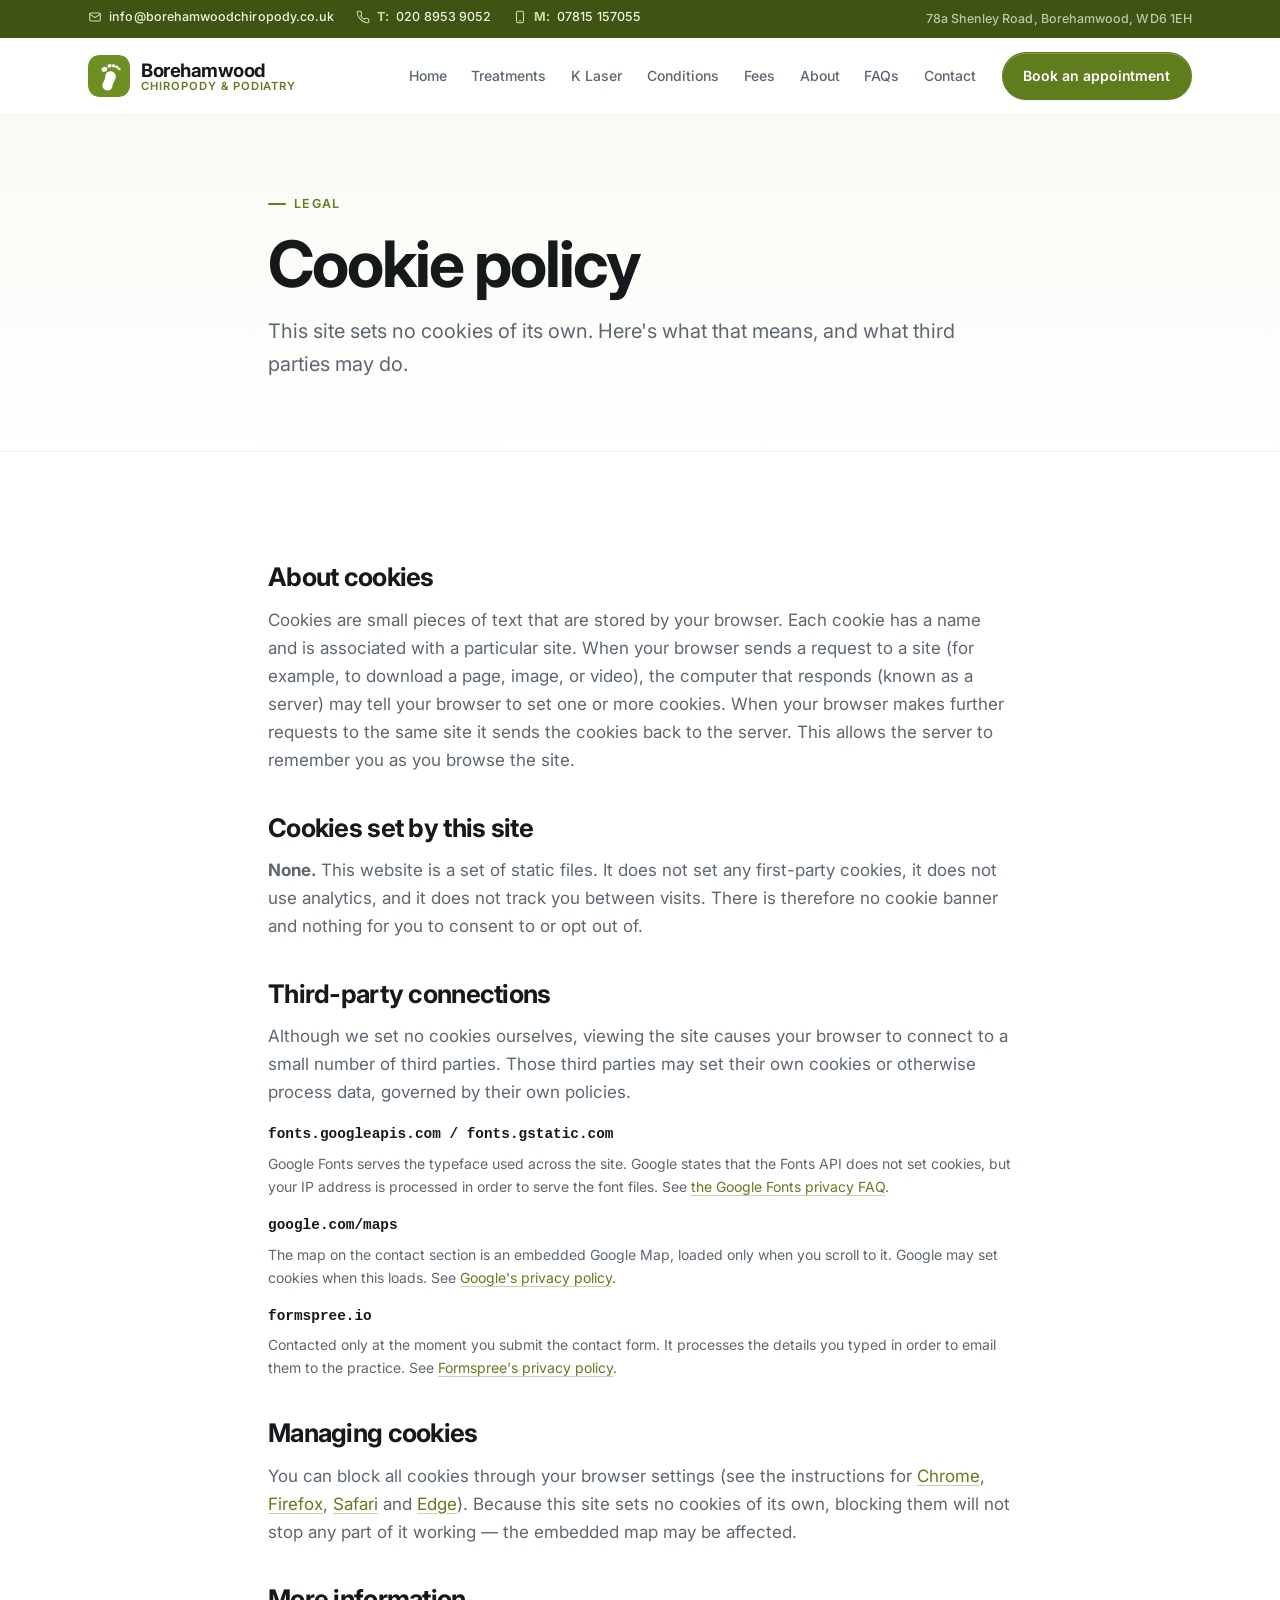
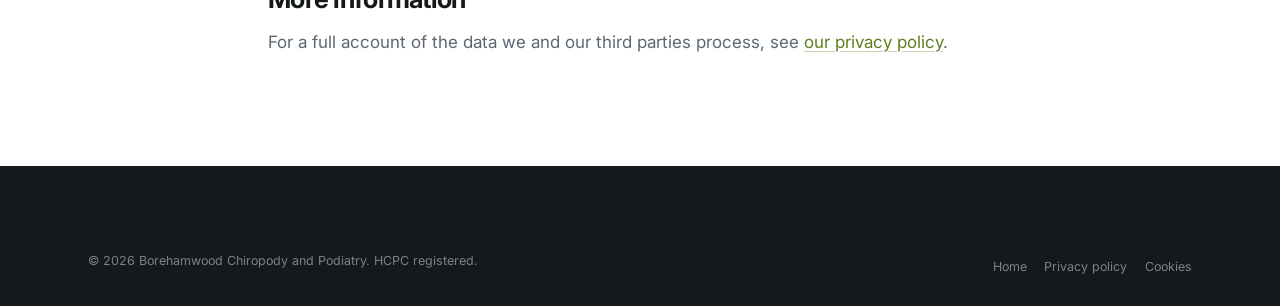
==== cookies.html @ 74d87f0e "Rebuild site as static single-page, zero-dependency Replaces the itseeze/Spoton.net-generated 11-pag" ====
<!DOCTYPE html>
<html lang="en-GB">
<head>
<meta charset="utf-8">
<meta name="viewport" content="width=device-width, initial-scale=1">
<title>Cookie Policy | Borehamwood Chiropody &amp; Podiatry</title>
<meta name="description" content="The cookies used by the Borehamwood Chiropody and Podiatry website, and how to manage them.">
<meta name="theme-color" content="#3f5413">
<meta name="robots" content="index,follow">
<link rel="canonical" href="https://www.borehamwoodchiropody.co.uk/cookies.html">
<link rel="icon" href="assets/img/favicon.svg" type="image/svg+xml">
<link rel="icon" href="assets/img/favicon-32.png" sizes="32x32" type="image/png">
<link rel="apple-touch-icon" href="assets/img/apple-touch-icon.png">
<link rel="preconnect" href="https://fonts.googleapis.com">
<link rel="preconnect" href="https://fonts.gstatic.com" crossorigin>
<link rel="stylesheet" href="https://fonts.googleapis.com/css2?family=Inter:wght@400;500;600;700&display=swap">
<link rel="stylesheet" href="assets/css/style.css">
</head>
<body>
<a class="skip-link" href="#main">Skip to content</a>

<header class="site-header" id="siteHeader">
  <div class="utility">
    <div class="wrap utility-inner">
      <ul class="utility-list">
        <li><a class="email-link" href="mailto:info@borehamwoodchiropody.co.uk" aria-label="Email the practice">
          <svg viewBox="0 0 24 24" fill="none" stroke="currentColor" stroke-width="1.8" stroke-linecap="round" stroke-linejoin="round" aria-hidden="true"><rect x="3" y="5" width="18" height="14" rx="2"/><path d="m3 7 9 6 9-6"/></svg>
          <span class="email-text">info@borehamwoodchiropody.co.uk</span></a></li>
        <li><a href="tel:+442089539052">
          <svg viewBox="0 0 24 24" fill="none" stroke="currentColor" stroke-width="1.8" stroke-linecap="round" stroke-linejoin="round" aria-hidden="true"><path d="M22 16.9v3a2 2 0 0 1-2.2 2 19.8 19.8 0 0 1-8.6-3.1 19.5 19.5 0 0 1-6-6A19.8 19.8 0 0 1 2 4.2 2 2 0 0 1 4 2h3a2 2 0 0 1 2 1.7c.1 1 .4 1.9.7 2.8a2 2 0 0 1-.5 2.1L8 9.9a16 16 0 0 0 6.2 6.2l1.3-1.3a2 2 0 0 1 2.1-.5c.9.3 1.8.6 2.8.7A2 2 0 0 1 22 16.9Z"/></svg>
          <span class="utility-label">T:</span> 020 8953 9052</a></li>
        <li><a href="tel:+447815157055">
          <svg viewBox="0 0 24 24" fill="none" stroke="currentColor" stroke-width="1.8" stroke-linecap="round" stroke-linejoin="round" aria-hidden="true"><rect x="6" y="2" width="12" height="20" rx="3"/><path d="M11 18.5h2"/></svg>
          <span class="utility-label">M:</span> 07815 157055</a></li>
      </ul>
      <span class="utility-item utility-note">78a Shenley Road, Borehamwood, WD6 1EH</span>
    </div>
  </div>

  <div class="wrap nav-bar">
    <a class="brand" href="index.html" aria-label="Borehamwood Chiropody and Podiatry — home">
      <img src="assets/img/logo-mark.svg" alt="" width="42" height="42">
      <span class="brand-text">
        <span class="brand-name">Borehamwood</span>
        <span class="brand-sub">Chiropody &amp; Podiatry</span>
      </span>
    </a>
    <div class="nav" id="nav">
      <nav aria-label="Main">
        <ul class="nav-links">
          <li><a href="index.html#top">Home</a></li>
          <li><a href="index.html#treatments">Treatments</a></li>
          <li><a href="index.html#laser">K&nbsp;Laser</a></li>
          <li><a href="index.html#conditions">Conditions</a></li>
          <li><a href="index.html#fees">Fees</a></li>
          <li><a href="index.html#about">About</a></li>
          <li><a href="index.html#faqs">FAQs</a></li>
          <li><a href="index.html#contact">Contact</a></li>
        </ul>
      </nav>
      <div class="nav-cta"><a class="btn btn--primary" href="index.html#contact">Book an appointment</a></div>
    </div>
    <button class="nav-toggle" id="navToggle" type="button" aria-expanded="false" aria-controls="nav" aria-label="Menu">
      <span></span><span></span><span></span>
    </button>
  </div>
</header>

<main id="main">
  <div class="page-hero">
    <div class="wrap wrap--narrow">
      <p class="eyebrow">Legal</p>
      <h1 style="font-size:clamp(2rem,1.5rem+2vw,2.9rem)">Cookie policy</h1>
      <p class="lede">This site sets no cookies of its own. Here's what that means, and what third parties may do.</p>
    </div>
  </div>

  <section class="section">
    <div class="wrap wrap--narrow">
      <div class="prose">
        <h2>About cookies</h2>
        <p>Cookies are small pieces of text that are stored by your browser. Each cookie has a name and is associated with a particular site. When your browser sends a request to a site (for example, to download a page, image, or video), the computer that responds (known as a server) may tell your browser to set one or more cookies. When your browser makes further requests to the same site it sends the cookies back to the server. This allows the server to remember you as you browse the site.</p>

        <h2>Cookies set by this site</h2>
        <p><strong>None.</strong> This website is a set of static files. It does not set any first-party cookies, it does not use analytics, and it does not track you between visits. There is therefore no cookie banner and nothing for you to consent to or opt out of.</p>

        <h2>Third-party connections</h2>
        <p>Although we set no cookies ourselves, viewing the site causes your browser to connect to a small number of third parties. Those third parties may set their own cookies or otherwise process data, governed by their own policies.</p>

        <dl>
          <dt>fonts.googleapis.com / fonts.gstatic.com</dt>
          <dd>Google Fonts serves the typeface used across the site. Google states that the Fonts API does not set cookies, but your IP address is processed in order to serve the font files. See <a href="https://developers.google.com/fonts/faq/privacy" rel="noopener">the Google Fonts privacy FAQ</a>.</dd>

          <dt>google.com/maps</dt>
          <dd>The map on the contact section is an embedded Google Map, loaded only when you scroll to it. Google may set cookies when this loads. See <a href="https://policies.google.com/privacy" rel="noopener">Google's privacy policy</a>.</dd>

          <dt>formspree.io</dt>
          <dd>Contacted only at the moment you submit the contact form. It processes the details you typed in order to email them to the practice. See <a href="https://formspree.io/legal/privacy-policy/" rel="noopener">Formspree's privacy policy</a>.</dd>
        </dl>

        <h2>Managing cookies</h2>
        <p>You can block all cookies through your browser settings (see the instructions for
        <a href="https://support.google.com/chrome/answer/95647" rel="noopener">Chrome</a>,
        <a href="https://support.mozilla.org/en-US/kb/enhanced-tracking-protection-firefox-desktop" rel="noopener">Firefox</a>,
        <a href="https://support.apple.com/en-gb/guide/safari/sfri11471/mac" rel="noopener">Safari</a> and
        <a href="https://support.microsoft.com/en-gb/microsoft-edge" rel="noopener">Edge</a>).
        Because this site sets no cookies of its own, blocking them will not stop any part of it working — the embedded map may be affected.</p>

        <h2>More information</h2>
        <p>For a full account of the data we and our third parties process, see <a href="privacy.html">our privacy policy</a>.</p>
      </div>
    </div>
  </section>
</main>

<footer class="site-footer">
  <div class="wrap">
    <div class="footer-bottom" style="margin-top:0;border-top:0">
      <p>© <span id="year">2026</span> Borehamwood Chiropody and Podiatry. HCPC registered.</p>
      <nav aria-label="Legal">
        <a href="index.html">Home</a>
        <a href="privacy.html">Privacy policy</a>
        <a href="cookies.html">Cookies</a>
      </nav>
    </div>
  </div>
</footer>

<script src="assets/js/data.js"></script>
<script src="assets/js/main.js" defer></script>
</body>
</html>
---- assets/css/style.css ----
/* ==========================================================================
   Borehamwood Chiropody & Podiatry
   Single hand-written stylesheet. No frameworks, no preprocessor.
   Layers: tokens · reset · primitives · layout · header · sections · footer
   ========================================================================== */

/* ------------------------------------------------------------------ TOKENS */
:root {
  /* Brand — carried over from the original site, tuned for contrast.
     Original #8fb13b failed AA on white; --brand is the darkened working
     value, --brand-bright keeps the original hue for large areas & marks. */
  --brand: #5f7d1d;
  --brand-mid: #6e8f22;
  --brand-bright: #8fb13b;
  --brand-light: #a7c758;
  --brand-deep: #3f5413;

  /* Neutrals */
  --ink: #15191c;
  --ink-2: #333c43;
  --muted: #5c6771;      /* 5.78:1 on white */
  --muted-2: #6b7883;    /* 4.53:1 on white — the floor for AA body text */
  --line: #e5e9ea;
  --line-soft: #eef1f0;
  --surface: #ffffff;
  --surface-2: #f7f9f4;
  --surface-3: #f1f4ec;

  /* Derived — color-mix keeps tints locked to the brand hue */
  --brand-tint: color-mix(in srgb, var(--brand-bright) 12%, #fff);
  --brand-tint-soft: color-mix(in srgb, var(--brand-bright) 6%, #fff);
  --brand-ring: color-mix(in srgb, var(--brand) 28%, transparent);
  --brand-hairline: color-mix(in srgb, var(--brand) 20%, var(--line));

  /* Type — one family, fluid scale */
  --font: "Inter", ui-sans-serif, system-ui, -apple-system, "Segoe UI", Roboto,
    Helvetica, Arial, sans-serif;
  --fs-xs: 0.78rem;
  --fs-sm: 0.875rem;
  --fs-base: clamp(1rem, 0.97rem + 0.14vw, 1.0625rem);
  --fs-lead: clamp(1.075rem, 1rem + 0.38vw, 1.25rem);
  --fs-h3: clamp(1.15rem, 1.07rem + 0.4vw, 1.35rem);
  --fs-h2: clamp(1.7rem, 1.32rem + 1.65vw, 2.6rem);
  --fs-h1: clamp(2.3rem, 1.5rem + 3.4vw, 4rem);

  /* Space & shape */
  --wrap: 1180px;
  --wrap-narrow: 820px;
  --gutter: clamp(1.15rem, 0.7rem + 2.1vw, 2.5rem);
  --section-y: clamp(3.75rem, 2.4rem + 5.6vw, 7rem);
  --r-sm: 8px;
  --r: 12px;
  --r-lg: 18px;
  --r-xl: 26px;

  /* Elevation — Stripe-ish: hairline + short shadow + long soft shadow */
  --sh-1: 0 1px 2px rgb(21 25 28 / 0.05), 0 1px 3px rgb(21 25 28 / 0.04);
  --sh-2: 0 2px 4px rgb(21 25 28 / 0.05), 0 8px 20px -6px rgb(21 25 28 / 0.09);
  --sh-3: 0 4px 8px rgb(21 25 28 / 0.05), 0 22px 44px -14px rgb(21 25 28 / 0.16);

  --header-h: 118px;
  --ease: cubic-bezier(0.22, 0.68, 0.36, 1);
}

/* ------------------------------------------------------------------- RESET */
*,
*::before,
*::after { box-sizing: border-box; }

html {
  -webkit-text-size-adjust: 100%;
  scroll-behavior: smooth;
  scroll-padding-top: calc(var(--header-h) + 12px);
}

body {
  margin: 0;
  font-family: var(--font);
  font-size: var(--fs-base);
  line-height: 1.65;
  color: var(--ink-2);
  background: var(--surface);
  -webkit-font-smoothing: antialiased;
  text-rendering: optimizeLegibility;
}

img, svg, video { display: block; max-width: 100%; }
img { height: auto; }

h1, h2, h3, h4 {
  margin: 0;
  color: var(--ink);
  font-weight: 700;
  line-height: 1.14;
  letter-spacing: -0.022em;
  text-wrap: balance;
}
h1 { font-size: var(--fs-h1); letter-spacing: -0.033em; }
h2 { font-size: var(--fs-h2); letter-spacing: -0.028em; }
h3 { font-size: var(--fs-h3); letter-spacing: -0.015em; }

p { margin: 0 0 1em; text-wrap: pretty; }
p:last-child { margin-bottom: 0; }

a { color: var(--brand); text-decoration-color: color-mix(in srgb, var(--brand) 35%, transparent); text-underline-offset: 3px; }
a:hover { text-decoration-color: currentColor; }

ul, ol { margin: 0; padding: 0; }
li { list-style: none; }

button, input, select, textarea { font: inherit; color: inherit; }

:focus-visible {
  outline: 2px solid var(--brand);
  outline-offset: 3px;
  border-radius: 4px;
}

::selection { background: var(--brand-light); color: var(--ink); }

.skip-link {
  position: absolute;
  left: 12px;
  top: -60px;
  z-index: 200;
  padding: 0.6rem 1rem;
  background: var(--ink);
  color: #fff;
  border-radius: var(--r-sm);
  text-decoration: none;
  transition: top 0.18s var(--ease);
}
.skip-link:focus { top: 12px; }

.visually-hidden {
  position: absolute !important;
  width: 1px; height: 1px;
  margin: -1px; padding: 0;
  overflow: hidden;
  clip-path: inset(50%);
  white-space: nowrap;
}

/* -------------------------------------------------------------- PRIMITIVES */
.wrap {
  width: 100%;
  max-width: var(--wrap);
  margin-inline: auto;
  padding-inline: var(--gutter);
}
.wrap--narrow { max-width: var(--wrap-narrow); }

.section { padding-block: var(--section-y); }
.section--alt { background: var(--surface-2); border-block: 1px solid var(--line-soft); }
.section--tint { background: linear-gradient(180deg, var(--brand-tint-soft), var(--surface)); }

.section-head { max-width: 660px; margin-bottom: clamp(2rem, 1.2rem + 2.4vw, 3.25rem); }
.section-head--center { margin-inline: auto; text-align: center; }
.section-head p { margin-top: 0.85rem; font-size: var(--fs-lead); color: var(--muted); }

.eyebrow {
  display: inline-flex;
  align-items: center;
  gap: 0.5rem;
  margin: 0 0 0.85rem;
  font-size: var(--fs-xs);
  font-weight: 600;
  letter-spacing: 0.1em;
  text-transform: uppercase;
  color: var(--brand);
}
.eyebrow::before {
  content: "";
  width: 18px;
  height: 2px;
  border-radius: 2px;
  background: currentColor;
}
.section-head--center .eyebrow { justify-content: center; }

.lede { font-size: var(--fs-lead); color: var(--muted); }

/* Buttons */
.btn {
  --btn-bg: var(--brand);
  --btn-fg: #fff;
  display: inline-flex;
  align-items: center;
  justify-content: center;
  gap: 0.5rem;
  padding: 0.72rem 1.3rem;
  border: 1px solid transparent;
  border-radius: 999px;
  background: var(--btn-bg);
  color: var(--btn-fg);
  font-size: var(--fs-sm);
  font-weight: 600;
  letter-spacing: -0.005em;
  text-decoration: none;
  cursor: pointer;
  white-space: nowrap;
  transition: transform 0.16s var(--ease), box-shadow 0.16s var(--ease),
    background-color 0.16s var(--ease), border-color 0.16s var(--ease);
}
.btn svg { width: 15px; height: 15px; flex: none; }
.btn:hover { transform: translateY(-1px); }
.btn:active { transform: translateY(0); }

.btn--primary {
  box-shadow: var(--sh-1), inset 0 1px 0 color-mix(in srgb, #fff 22%, transparent);
}
.btn--primary:hover { background: var(--brand-deep); box-shadow: var(--sh-2); }

.btn--ghost {
  --btn-bg: transparent;
  --btn-fg: var(--ink);
  border-color: var(--line);
  background: var(--surface);
  box-shadow: var(--sh-1);
}
.btn--ghost:hover { border-color: var(--brand-hairline); color: var(--brand); box-shadow: var(--sh-2); }

.btn--light {
  --btn-bg: rgb(255 255 255 / 0.1);
  --btn-fg: #fff;
  border-color: rgb(255 255 255 / 0.32);
  backdrop-filter: blur(6px);
}
.btn--light:hover { background: rgb(255 255 255 / 0.2); }

.btn--lg { padding: 0.92rem 1.7rem; font-size: var(--fs-base); }
.btn--block { width: 100%; }

/* Card */
.card {
  position: relative;
  padding: clamp(1.25rem, 1rem + 0.8vw, 1.75rem);
  background: var(--surface);
  border: 1px solid var(--line);
  border-radius: var(--r-lg);
  box-shadow: var(--sh-1);
  transition: transform 0.22s var(--ease), box-shadow 0.22s var(--ease),
    border-color 0.22s var(--ease);
}
.card:hover { transform: translateY(-2px); border-color: var(--brand-hairline); box-shadow: var(--sh-2); }
.card h3 { margin-bottom: 0.5rem; }
.card p { font-size: var(--fs-sm); color: var(--muted); line-height: 1.6; }

.card-icon {
  display: grid;
  place-items: center;
  width: 42px;
  height: 42px;
  margin-bottom: 1rem;
  border-radius: 11px;
  background: var(--brand-tint);
  color: var(--brand);
}
.card-icon svg { width: 21px; height: 21px; }

/* Reveal-on-scroll (IntersectionObserver adds .is-in) */
.reveal {
  opacity: 0;
  transform: translateY(16px);
  transition: opacity 0.6s var(--ease), transform 0.6s var(--ease);
}
.reveal.is-in { opacity: 1; transform: none; }

@media (prefers-reduced-motion: reduce) {
  html { scroll-behavior: auto; }
  .reveal { opacity: 1; transform: none; transition: none; }
  *, *::before, *::after { animation-duration: 0.01ms !important; transition-duration: 0.01ms !important; }
}

/* ------------------------------------------------------------------ HEADER */
.site-header {
  position: sticky;
  top: 0;
  z-index: 100;
  background: color-mix(in srgb, var(--surface) 88%, transparent);
  backdrop-filter: saturate(180%) blur(14px);
  -webkit-backdrop-filter: saturate(180%) blur(14px);
  border-bottom: 1px solid var(--line-soft);
  transition: box-shadow 0.2s var(--ease), border-color 0.2s var(--ease);
}
.site-header.is-stuck { box-shadow: 0 1px 0 var(--line), 0 8px 24px -14px rgb(21 25 28 / 0.22); }

/* Utility strip — email + phone numbers, permanently visible */
.utility {
  background: var(--brand-deep);
  color: color-mix(in srgb, #fff 82%, var(--brand-light));
  font-size: var(--fs-xs);
  letter-spacing: 0.005em;
}
.utility-inner {
  display: flex;
  align-items: center;
  justify-content: space-between;
  gap: 1rem;
  min-height: 38px;
  padding-block: 0.35rem;
}
.utility-list { display: flex; align-items: center; gap: 1.35rem; flex-wrap: wrap; }
.utility a,
.utility span.utility-item {
  display: inline-flex;
  align-items: center;
  gap: 0.45rem;
  color: inherit;
  text-decoration: none;
  font-weight: 500;
}
.utility a:hover { color: #fff; }
.utility svg { width: 14px; height: 14px; flex: none; opacity: 0.85; }
/* brand-light alone is only 4.39:1 on --brand-deep; lifting it clears AA */
.utility-label { font-weight: 700; color: color-mix(in srgb, var(--brand-light) 62%, #fff); }
.utility-note { opacity: 0.72; }

/* Main bar */
.nav-bar {
  display: flex;
  align-items: center;
  justify-content: space-between;
  gap: 1.25rem;
  min-height: 76px;
  padding-block: 0.7rem;
  transition: min-height 0.2s var(--ease), padding-block 0.2s var(--ease);
}
.site-header.is-stuck .nav-bar { min-height: 64px; padding-block: 0.45rem; }

.brand {
  display: inline-flex;
  align-items: center;
  gap: 0.7rem;
  text-decoration: none;
  color: var(--ink);
  flex: none;
}
.brand img { width: 42px; height: 42px; border-radius: 11px; transition: width 0.2s var(--ease), height 0.2s var(--ease); }
.site-header.is-stuck .brand img { width: 36px; height: 36px; }
.brand-text { display: grid; line-height: 1.08; }
.brand-name {
  font-size: clamp(1rem, 0.92rem + 0.3vw, 1.16rem);
  font-weight: 700;
  letter-spacing: -0.028em;
}
.brand-sub {
  font-size: 0.7rem;
  font-weight: 600;
  letter-spacing: 0.085em;
  text-transform: uppercase;
  color: var(--brand);
}

.nav { display: flex; align-items: center; gap: 0.9rem; }
.nav-links { display: flex; align-items: center; gap: 0.15rem; }
.nav-links a {
  position: relative;
  display: block;
  padding: 0.45rem 0.7rem;
  border-radius: var(--r-sm);
  font-size: var(--fs-sm);
  font-weight: 500;
  color: var(--muted);
  text-decoration: none;
  white-space: nowrap;
  transition: color 0.15s var(--ease), background-color 0.15s var(--ease);
}
.nav-links a:hover { color: var(--ink); background: var(--surface-3); }
.nav-links a[aria-current="true"] { color: var(--brand); background: var(--brand-tint); }

.nav-toggle {
  display: none;
  place-items: center;
  width: 42px;
  height: 42px;
  padding: 0;
  border: 1px solid var(--line);
  border-radius: var(--r-sm);
  background: var(--surface);
  cursor: pointer;
}
.nav-toggle span {
  display: block;
  width: 17px;
  height: 1.8px;
  margin: 3px auto;
  border-radius: 2px;
  background: var(--ink);
  transition: transform 0.22s var(--ease), opacity 0.22s var(--ease);
}
/* 1.8px bar + 3px margin top and bottom => 7.8px between bar centres */
.nav-toggle[aria-expanded="true"] span:nth-child(1) { transform: translateY(7.8px) rotate(45deg); }
.nav-toggle[aria-expanded="true"] span:nth-child(2) { opacity: 0; }
.nav-toggle[aria-expanded="true"] span:nth-child(3) { transform: translateY(-7.8px) rotate(-45deg); }

@media (max-width: 1060px) {
  :root { --header-h: 108px; }
  .nav-toggle { display: grid; }
  .nav {
    position: absolute;
    inset-inline: 0;
    top: 100%;
    display: grid;
    gap: 0.3rem;
    padding: 0.85rem var(--gutter) 1.25rem;
    background: var(--surface);
    border-bottom: 1px solid var(--line);
    box-shadow: var(--sh-3);
    clip-path: inset(0 0 100% 0);
    opacity: 0;
    pointer-events: none;
    transition: clip-path 0.28s var(--ease), opacity 0.2s var(--ease);
  }
  .nav.is-open { clip-path: inset(0 0 0 0); opacity: 1; pointer-events: auto; }
  .nav-links { display: grid; gap: 0.1rem; }
  .nav-links a { padding: 0.72rem 0.85rem; font-size: 1rem; }
  .nav-cta { margin-top: 0.6rem; }
  .nav-cta .btn { width: 100%; }
}

/* Below this width the utility strip drops to a single compact row:
   email becomes an icon-only link, the address moves to the footer. */
@media (max-width: 860px) {
  .utility-inner { justify-content: center; }
  .utility-list { gap: 1.15rem; justify-content: center; flex-wrap: nowrap; }
  .utility span.utility-note { display: none; }
  .utility .email-text { display: none; }
  .utility .email-link { padding: 0.15rem; }
  .utility .email-link svg { width: 16px; height: 16px; opacity: 1; }
}

@media (max-width: 420px) {
  .utility-list { gap: 0.85rem; font-size: 0.74rem; }
  .utility span.utility-label { display: none; }
  .brand-name { font-size: 0.98rem; }
  .brand-sub { font-size: 0.62rem; letter-spacing: 0.07em; }
}

/* -------------------------------------------------------------------- HERO */
.hero {
  position: relative;
  display: grid;
  align-items: center;
  min-height: min(78svh, 660px);
  padding-block: clamp(3.5rem, 2rem + 7vw, 6.5rem);
  overflow: clip;
  isolation: isolate;
  color: #fff;
}
.hero-bg {
  position: absolute;
  inset: 0;
  z-index: -2;
  width: 100%;
  height: 100%;
  object-fit: cover;
  object-position: 50% 62%;
}
.hero::after {
  content: "";
  position: absolute;
  inset: 0;
  z-index: -1;
  background:
    linear-gradient(100deg, rgb(11 16 7 / 0.92) 0%, rgb(11 16 7 / 0.78) 38%, rgb(11 16 7 / 0.34) 72%, rgb(11 16 7 / 0.2) 100%),
    linear-gradient(180deg, rgb(11 16 7 / 0.42), transparent 40%);
}
.hero-inner { max-width: 620px; }
.hero .eyebrow { color: var(--brand-light); }
.hero h1 { color: #fff; }
.hero h1 em { font-style: normal; color: var(--brand-light); }
.hero .lede { margin-top: 1.1rem; color: rgb(255 255 255 / 0.86); max-width: 54ch; }

.hero-actions { display: flex; flex-wrap: wrap; gap: 0.75rem; margin-top: 1.9rem; }

.hero-facts {
  display: grid;
  grid-template-columns: repeat(4, minmax(0, auto));
  justify-content: start;
  gap: 0.9rem clamp(1.1rem, 0.4rem + 2.2vw, 2.4rem);
  margin-top: clamp(2rem, 1.4rem + 2.2vw, 3rem);
  padding-top: 1.5rem;
  border-top: 1px solid rgb(255 255 255 / 0.2);
}
.hero-facts li { display: grid; gap: 0.1rem; }
.hero-facts strong { font-size: clamp(1.1rem, 0.9rem + 0.8vw, 1.55rem); font-weight: 700; letter-spacing: -0.028em; color: #fff; white-space: nowrap; }
.hero-facts span { font-size: 0.7rem; font-weight: 500; letter-spacing: 0.055em; text-transform: uppercase; color: rgb(255 255 255 / 0.68); }
@media (max-width: 620px) { .hero-facts { grid-template-columns: repeat(2, minmax(0, 1fr)); } }

/* Trust strip below hero */
.trust {
  background: var(--ink);
  color: rgb(255 255 255 / 0.72);
  font-size: var(--fs-sm);
}
.trust-inner {
  display: grid;
  grid-template-columns: repeat(4, minmax(0, 1fr));
  align-items: center;
  gap: 0.7rem clamp(1rem, 0.4rem + 2vw, 2.25rem);
  padding-block: 1.05rem;
  font-size: 0.83rem;
}
.trust li { display: flex; align-items: center; gap: 0.55rem; }
@media (max-width: 980px) { .trust-inner { grid-template-columns: repeat(2, minmax(0, 1fr)); } }
@media (max-width: 520px) { .trust-inner { grid-template-columns: minmax(0, 1fr); } }
.trust svg { width: 16px; height: 16px; flex: none; color: var(--brand-light); }
.trust strong { color: #fff; font-weight: 600; }

/* ------------------------------------------------------------------- GRIDS */
.grid { display: grid; gap: clamp(0.9rem, 0.6rem + 1.1vw, 1.35rem); }
.grid--3 { grid-template-columns: repeat(3, minmax(0, 1fr)); }
.grid--2 { grid-template-columns: repeat(2, minmax(0, 1fr)); }
.grid--4 { grid-template-columns: repeat(4, minmax(0, 1fr)); }

@media (max-width: 940px) {
  .grid--3, .grid--4 { grid-template-columns: repeat(2, minmax(0, 1fr)); }
}
@media (max-width: 600px) {
  .grid--2, .grid--3, .grid--4 { grid-template-columns: minmax(0, 1fr); }
}

/* Split feature (image + copy) */
.split {
  display: grid;
  grid-template-columns: repeat(2, minmax(0, 1fr));
  gap: clamp(1.75rem, 1rem + 3.6vw, 4rem);
  align-items: center;
}
.split--flip .split-media { order: 2; }
.split--top { align-items: start; }
.split + .split { margin-top: clamp(2.75rem, 1.8rem + 3.4vw, 5rem); }
.split-media {
  position: relative;
  border-radius: var(--r-xl);
  overflow: hidden;
  box-shadow: var(--sh-3);
}
.split-media img { width: 100%; aspect-ratio: 4 / 3; object-fit: cover; }
.split-media--tall img { aspect-ratio: 3 / 4; }
.split-media--portrait img { aspect-ratio: 4 / 5; }
.split-body h2 { margin-bottom: 1rem; }
.split-body p { color: var(--muted); }

@media (max-width: 860px) {
  .split { grid-template-columns: minmax(0, 1fr); }
  .split--flip .split-media { order: 0; }
}

/* Tick list */
.ticks { display: grid; gap: 0.6rem; margin-top: 1.5rem; }
.ticks li {
  display: grid;
  grid-template-columns: 20px 1fr;
  gap: 0.7rem;
  align-items: start;
  font-size: var(--fs-sm);
  color: var(--ink-2);
}
.ticks li::before {
  content: "";
  width: 20px;
  height: 20px;
  margin-top: 2px;
  border-radius: 50%;
  background: var(--brand-tint) url("data:image/svg+xml,%3Csvg xmlns='http://www.w3.org/2000/svg' viewBox='0 0 24 24' fill='none' stroke='%235f7d1d' stroke-width='3.2' stroke-linecap='round' stroke-linejoin='round'%3E%3Cpolyline points='20 6 9 17 4 12'/%3E%3C/svg%3E") center / 12px no-repeat;
}

/* --------------------------------------------------------- CONDITIONS GRID */
/* Rendered from data — auto-fit so the row count follows the data length. */
.conditions-grid {
  display: grid;
  grid-template-columns: repeat(3, minmax(0, 1fr));
  gap: clamp(0.9rem, 0.6rem + 1.1vw, 1.35rem);
}
@media (max-width: 980px) { .conditions-grid { grid-template-columns: repeat(2, minmax(0, 1fr)); } }
@media (max-width: 620px) { .conditions-grid { grid-template-columns: minmax(0, 1fr); } }

.condition {
  display: flex;
  flex-direction: column;
  padding: clamp(1.2rem, 1rem + 0.7vw, 1.6rem);
  background: var(--surface);
  border: 1px solid var(--line);
  border-radius: var(--r-lg);
  box-shadow: var(--sh-1);
  transition: transform 0.22s var(--ease), box-shadow 0.22s var(--ease), border-color 0.22s var(--ease);
}
.condition:hover { transform: translateY(-2px); border-color: var(--brand-hairline); box-shadow: var(--sh-2); }
.condition-top { display: flex; align-items: center; gap: 0.75rem; margin-bottom: 0.75rem; }
.condition-icon {
  display: grid;
  place-items: center;
  width: 38px;
  height: 38px;
  flex: none;
  border-radius: 10px;
  background: var(--brand-tint);
  color: var(--brand);
}
.condition-icon svg { width: 19px; height: 19px; }
.condition h3 { font-size: 1.02rem; letter-spacing: -0.012em; }
.condition p { margin: 0; font-size: var(--fs-sm); line-height: 1.6; color: var(--muted); }
.condition-tag {
  align-self: flex-start;
  margin-top: 1rem;
  padding: 0.22rem 0.6rem;
  border-radius: 999px;
  background: var(--surface-3);
  font-size: 0.72rem;
  font-weight: 600;
  letter-spacing: 0.04em;
  text-transform: uppercase;
  color: var(--muted);
}

/* --------------------------------------------------------------- FEES LIST */
/* Rendered from data — one row per data point, grouped by category. */
.fees-groups { display: grid; gap: clamp(1.1rem, 0.8rem + 1vw, 1.6rem); }

.fees-group {
  overflow: hidden;
  background: var(--surface);
  border: 1px solid var(--line);
  border-radius: var(--r-lg);
  box-shadow: var(--sh-1);
}
.fees-group-head {
  display: flex;
  align-items: center;
  gap: 0.6rem;
  padding: 0.95rem clamp(1.1rem, 0.9rem + 0.6vw, 1.5rem);
  background: var(--surface-2);
  border-bottom: 1px solid var(--line);
}
.fees-group-head h3 { font-size: 0.95rem; letter-spacing: 0.01em; }
.fees-group-head svg { width: 17px; height: 17px; color: var(--brand); flex: none; }

.fee-row {
  display: grid;
  grid-template-columns: 1fr auto;
  gap: 0.5rem 1.5rem;
  align-items: baseline;
  padding: 0.95rem clamp(1.1rem, 0.9rem + 0.6vw, 1.5rem);
  border-top: 1px solid var(--line-soft);
}
.fee-row:first-of-type { border-top: 0; }
.fee-name { font-weight: 600; color: var(--ink); font-size: 0.97rem; }
.fee-note { display: block; margin-top: 0.15rem; font-weight: 400; font-size: var(--fs-sm); color: var(--muted); }
.fee-price {
  font-variant-numeric: tabular-nums;
  font-weight: 700;
  font-size: 1.02rem;
  letter-spacing: -0.02em;
  color: var(--brand);
  text-align: right;
  white-space: nowrap;
}
.fee-price small { display: block; font-size: var(--fs-xs); font-weight: 500; color: var(--muted); letter-spacing: 0; white-space: normal; }

@media (max-width: 520px) {
  .fee-row { grid-template-columns: minmax(0, 1fr); }
  .fee-price { text-align: left; }
  .fee-price small { display: inline; margin-left: 0.35rem; }
}

.fees-notes {
  display: grid;
  gap: 0.55rem;
  margin-top: 1.6rem;
  padding: 1.15rem 1.35rem;
  background: var(--brand-tint-soft);
  border: 1px solid var(--brand-hairline);
  border-radius: var(--r);
  font-size: var(--fs-sm);
  color: var(--ink-2);
}
.fees-notes li { display: grid; grid-template-columns: 16px 1fr; gap: 0.6rem; align-items: start; }
.fees-notes li::before { content: "•"; color: var(--brand); font-weight: 700; text-align: center; }

/* -------------------------------------------------------------------- FAQS */
.faq-list { display: grid; gap: 0.65rem; }

.faq {
  background: var(--surface);
  border: 1px solid var(--line);
  border-radius: var(--r);
  box-shadow: var(--sh-1);
  transition: border-color 0.2s var(--ease), box-shadow 0.2s var(--ease);
}
.faq[open] { border-color: var(--brand-hairline); box-shadow: var(--sh-2); }

.faq summary {
  display: flex;
  align-items: center;
  justify-content: space-between;
  gap: 1rem;
  padding: 1.05rem 1.35rem;
  font-weight: 600;
  color: var(--ink);
  cursor: pointer;
  list-style: none;
  border-radius: var(--r);
}
.faq summary::-webkit-details-marker { display: none; }
.faq summary:hover { color: var(--brand); }
.faq summary::after {
  content: "";
  width: 20px;
  height: 20px;
  flex: none;
  background: url("data:image/svg+xml,%3Csvg xmlns='http://www.w3.org/2000/svg' viewBox='0 0 24 24' fill='none' stroke='%235c6771' stroke-width='2.4' stroke-linecap='round'%3E%3Cpath d='M6 9l6 6 6-6'/%3E%3C/svg%3E") center / 17px no-repeat;
  transition: transform 0.24s var(--ease);
}
.faq[open] summary::after { transform: rotate(180deg); }
.faq-body { padding: 0 1.35rem 1.25rem; font-size: var(--fs-sm); color: var(--muted); line-height: 1.68; }
.faq-body p + p { margin-top: 0.8em; }

/* ------------------------------------------------------------ TESTIMONIALS */
.quotes { columns: 3 260px; column-gap: clamp(0.9rem, 0.6rem + 1.1vw, 1.35rem); }
.quote {
  break-inside: avoid;
  margin-bottom: clamp(0.9rem, 0.6rem + 1.1vw, 1.35rem);
  padding: 1.4rem 1.5rem;
  background: var(--surface);
  border: 1px solid var(--line);
  border-radius: var(--r-lg);
  box-shadow: var(--sh-1);
}
.quote-mark { width: 24px; height: 24px; margin-bottom: 0.7rem; color: var(--brand-light); }
.quote blockquote { margin: 0; }
.quote p { font-size: 0.97rem; line-height: 1.62; color: var(--ink-2); }
.quote figcaption { margin-top: 0.9rem; font-size: var(--fs-sm); font-weight: 600; color: var(--ink); }
.quote figcaption span { display: block; font-weight: 400; color: var(--muted-2); font-size: var(--fs-xs); }

/* ----------------------------------------------------------------- GALLERY */
.gallery { display: grid; grid-template-columns: repeat(4, minmax(0, 1fr)); gap: 0.7rem; }
@media (max-width: 780px) { .gallery { grid-template-columns: repeat(2, minmax(0, 1fr)); } }

.gallery button {
  position: relative;
  padding: 0;
  border: 0;
  border-radius: var(--r);
  overflow: hidden;
  background: var(--surface-3);
  cursor: zoom-in;
  aspect-ratio: 4 / 3;
}
.gallery img {
  width: 100%; height: 100%;
  object-fit: cover;
  transition: transform 0.4s var(--ease), filter 0.3s var(--ease);
}
.gallery button:hover img { transform: scale(1.05); filter: saturate(1.05); }

/* Native <dialog> lightbox — focus trap, Esc and backdrop come free */
.lightbox {
  width: min(92vw, 1000px);
  max-width: none;
  max-height: 90svh;
  padding: 0;
  border: 0;
  border-radius: var(--r-lg);
  background: transparent;
  overflow: visible;
}
.lightbox::backdrop { background: rgb(10 14 8 / 0.78); backdrop-filter: blur(4px); }
.lightbox img { width: 100%; max-height: 78svh; object-fit: contain; border-radius: var(--r-lg); background: #0b0f08; }
.lightbox-caption {
  margin-top: 0.85rem;
  color: rgb(255 255 255 / 0.8);
  font-size: var(--fs-sm);
  text-align: center;
}
.lightbox-close {
  position: absolute;
  top: -14px;
  right: -14px;
  display: grid;
  place-items: center;
  width: 38px;
  height: 38px;
  padding: 0;
  border: 0;
  border-radius: 50%;
  background: #fff;
  color: var(--ink);
  box-shadow: var(--sh-2);
  cursor: pointer;
}
.lightbox-close svg { width: 17px; height: 17px; }
@media (max-width: 620px) { .lightbox-close { top: -46px; right: 0; } }

/* Before / after pair */
.ba-pair { display: grid; grid-template-columns: repeat(2, minmax(0, 1fr)); gap: 0.85rem; }
.ba-pair figure { margin: 0; }
.ba-pair button {
  display: block;
  width: 100%;
  padding: 0;
  border: 0;
  background: none;
  border-radius: var(--r);
  cursor: zoom-in;
}
.ba-pair img { width: 100%; aspect-ratio: 6 / 5; object-fit: cover; border-radius: var(--r); border: 1px solid var(--line); transition: transform 0.3s var(--ease); }
.ba-pair button:hover img { transform: scale(1.02); }
.ba-pair figcaption {
  margin-top: 0.55rem;
  font-size: var(--fs-xs);
  font-weight: 600;
  letter-spacing: 0.07em;
  text-transform: uppercase;
  color: var(--muted);
}

/* ----------------------------------------------------------------- CONTACT */
.contact-grid {
  display: grid;
  grid-template-columns: minmax(0, 0.85fr) minmax(0, 1.15fr);
  gap: clamp(1.1rem, 0.7rem + 1.8vw, 2rem);
  align-items: start;
}
@media (max-width: 900px) { .contact-grid { grid-template-columns: minmax(0, 1fr); } }

.contact-info {
  padding: clamp(1.5rem, 1.1rem + 1.4vw, 2.2rem);
  border-radius: var(--r-xl);
  background:
    radial-gradient(120% 90% at 100% 0%, color-mix(in srgb, var(--brand-bright) 26%, transparent), transparent 62%),
    linear-gradient(165deg, var(--brand-deep), #1e2a10);
  color: rgb(255 255 255 / 0.82);
  box-shadow: var(--sh-3);
}
.contact-info h3 { color: #fff; margin-bottom: 0.6rem; }
.contact-info > p { font-size: var(--fs-sm); }

.contact-detail { display: grid; grid-template-columns: 40px 1fr; gap: 0.9rem; align-items: start; margin-top: 1.4rem; }
.contact-detail-icon {
  display: grid;
  place-items: center;
  width: 40px; height: 40px;
  border-radius: 11px;
  background: rgb(255 255 255 / 0.1);
  border: 1px solid rgb(255 255 255 / 0.14);
  color: var(--brand-light);
}
.contact-detail-icon svg { width: 18px; height: 18px; }
.contact-detail-label {
  font-size: var(--fs-xs);
  font-weight: 600;
  letter-spacing: 0.09em;
  text-transform: uppercase;
  color: rgb(255 255 255 / 0.52);
}
.contact-detail-value {
  color: #fff;
  font-weight: 500;
  line-height: 1.5;
  min-width: 0;
  /* the email address is a single 30-character token — let it break on narrow screens */
  overflow-wrap: anywhere;
}
.contact-detail > div { min-width: 0; }
@media (max-width: 400px) {
  .contact-detail { grid-template-columns: 34px 1fr; gap: 0.7rem; }
  .contact-detail-icon { width: 34px; height: 34px; border-radius: 9px; }
  .contact-detail-icon svg { width: 16px; height: 16px; }
}
.contact-detail-value a { color: #fff; text-decoration: none; }
.contact-detail-value a:hover { text-decoration: underline; }

.hours {
  margin-top: 1.8rem;
  padding-top: 1.4rem;
  border-top: 1px solid rgb(255 255 255 / 0.14);
}
.hours-title {
  display: flex; align-items: center; gap: 0.5rem;
  margin-bottom: 0.85rem;
  font-size: var(--fs-xs);
  font-weight: 600;
  letter-spacing: 0.09em;
  text-transform: uppercase;
  color: rgb(255 255 255 / 0.52);
}
.hours-title svg { width: 15px; height: 15px; }
.hours-row {
  display: flex; align-items: baseline; justify-content: space-between;
  gap: 1rem;
  padding: 0.42rem 0;
  font-size: var(--fs-sm);
}
.hours-row + .hours-row { border-top: 1px solid rgb(255 255 255 / 0.07); }
.hours-row.is-today { color: #fff; font-weight: 600; }
.hours-row.is-today .hours-day::after {
  content: "Today";
  margin-left: 0.5rem;
  padding: 0.1rem 0.42rem;
  border-radius: 999px;
  background: var(--brand-bright);
  color: var(--brand-deep);
  font-size: 0.62rem;
  font-weight: 700;
  letter-spacing: 0.06em;
  text-transform: uppercase;
  vertical-align: 1px;
}
.hours-time { font-variant-numeric: tabular-nums; color: #fff; }
.hours-row.is-closed .hours-time { color: rgb(255 255 255 / 0.42); }

/* Form */
.contact-form-wrap {
  padding: clamp(1.5rem, 1.1rem + 1.4vw, 2.2rem);
  background: var(--surface);
  border: 1px solid var(--line);
  border-radius: var(--r-xl);
  box-shadow: var(--sh-2);
}
.contact-form-wrap h3 { margin-bottom: 0.45rem; }
.contact-form-wrap > p { font-size: var(--fs-sm); color: var(--muted); margin-bottom: 1.6rem; }

.form-grid { display: grid; gap: 1.05rem; }
.form-row { display: grid; grid-template-columns: repeat(2, minmax(0, 1fr)); gap: 1.05rem; }
@media (max-width: 560px) { .form-row { grid-template-columns: minmax(0, 1fr); } }

.field { display: grid; gap: 0.4rem; }
.field label { font-size: var(--fs-sm); font-weight: 600; color: var(--ink); }
.field label .opt { font-weight: 400; color: var(--muted-2); }

.field input,
.field select,
.field textarea {
  width: 100%;
  padding: 0.72rem 0.9rem;
  border: 1px solid var(--line);
  border-radius: var(--r-sm);
  background: var(--surface);
  font-size: 0.95rem;
  color: var(--ink);
  transition: border-color 0.15s var(--ease), box-shadow 0.15s var(--ease);
}
.field textarea { min-height: 130px; resize: vertical; }
.field select {
  appearance: none;
  padding-right: 2.4rem;
  background-image: url("data:image/svg+xml,%3Csvg xmlns='http://www.w3.org/2000/svg' viewBox='0 0 24 24' fill='none' stroke='%235c6771' stroke-width='2.2' stroke-linecap='round'%3E%3Cpath d='M6 9l6 6 6-6'/%3E%3C/svg%3E");
  background-repeat: no-repeat;
  background-position: right 0.85rem center;
  background-size: 16px;
}
.field input::placeholder,
.field textarea::placeholder { color: var(--muted-2); }
.field input:focus,
.field select:focus,
.field textarea:focus {
  outline: 0;
  border-color: var(--brand);
  box-shadow: 0 0 0 3px var(--brand-ring);
}
.field input:user-invalid,
.field textarea:user-invalid { border-color: #c2453a; }
.field input:user-invalid:focus,
.field textarea:user-invalid:focus { box-shadow: 0 0 0 3px rgb(194 69 58 / 0.2); }

.form-consent { display: grid; grid-template-columns: 18px 1fr; gap: 0.65rem; align-items: start; font-size: var(--fs-sm); color: var(--muted); }
.form-consent input { width: 18px; height: 18px; margin-top: 2px; accent-color: var(--brand); }

.form-hp { position: absolute; left: -9999px; opacity: 0; }

.form-status {
  display: none;
  margin-top: 1rem;
  padding: 0.85rem 1.1rem;
  border-radius: var(--r-sm);
  font-size: var(--fs-sm);
}
.form-status.is-visible { display: block; }
.form-status.is-ok { background: var(--brand-tint); border: 1px solid var(--brand-hairline); color: var(--brand-deep); }
.form-status.is-err { background: #fdf1f0; border: 1px solid #f1c9c5; color: #8f2f26; }

/* Map */
.map {
  margin-top: clamp(1.1rem, 0.7rem + 1.8vw, 2rem);
  border-radius: var(--r-xl);
  overflow: hidden;
  border: 1px solid var(--line);
  box-shadow: var(--sh-2);
  background: var(--surface-3);
}
.map iframe { display: block; width: 100%; height: clamp(300px, 38svh, 440px); border: 0; }

/* ------------------------------------------------------------------ FOOTER */
.site-footer {
  padding-block: clamp(2.75rem, 2rem + 2.4vw, 4rem) 0;
  background: var(--ink);
  color: rgb(255 255 255 / 0.6);
  font-size: var(--fs-sm);
}
.footer-grid {
  display: grid;
  grid-template-columns: minmax(0, 1.5fr) repeat(3, minmax(0, 1fr));
  gap: clamp(1.5rem, 1rem + 2vw, 3rem);
}
@media (max-width: 860px) { .footer-grid { grid-template-columns: repeat(2, minmax(0, 1fr)); } }
@media (max-width: 520px) { .footer-grid { grid-template-columns: minmax(0, 1fr); } }

.footer-brand { display: inline-flex; align-items: center; gap: 0.7rem; margin-bottom: 1rem; text-decoration: none; }
.footer-brand img { width: 40px; height: 40px; border-radius: 11px; }
.footer-brand-name { color: #fff; font-weight: 700; font-size: 1.05rem; letter-spacing: -0.025em; line-height: 1.15; }
.footer-brand-sub { display: block; font-size: 0.7rem; font-weight: 600; letter-spacing: 0.085em; text-transform: uppercase; color: var(--brand-light); }

.footer-col h4 {
  margin-bottom: 0.9rem;
  font-size: var(--fs-xs);
  font-weight: 600;
  letter-spacing: 0.09em;
  text-transform: uppercase;
  color: rgb(255 255 255 / 0.42);
}
.footer-col li + li { margin-top: 0.5rem; }
.footer-col a { color: rgb(255 255 255 / 0.68); text-decoration: none; }
.footer-col a:hover { color: #fff; }

.footer-bottom {
  display: flex;
  flex-wrap: wrap;
  align-items: center;
  justify-content: space-between;
  gap: 0.75rem 1.5rem;
  margin-top: clamp(2rem, 1.4rem + 2vw, 3rem);
  padding-block: 1.4rem;
  border-top: 1px solid rgb(255 255 255 / 0.1);
  font-size: var(--fs-xs);
  color: rgb(255 255 255 / 0.45);
}
.footer-bottom nav { display: flex; flex-wrap: wrap; gap: 1.1rem; }
.footer-bottom a { color: inherit; text-decoration: none; }
.footer-bottom a:hover { color: #fff; }

/* --------------------------------------------------------- LOADING / EMPTY */
.state {
  grid-column: 1 / -1;
  padding: 2.5rem 1.5rem;
  text-align: center;
  color: var(--muted);
  font-size: var(--fs-sm);
}
.skeleton {
  border-radius: var(--r-lg);
  background: linear-gradient(90deg, var(--surface-3) 25%, var(--surface-2) 37%, var(--surface-3) 63%);
  background-size: 400% 100%;
  animation: shimmer 1.3s ease-in-out infinite;
}
.skeleton--card { height: 168px; }
.skeleton--row { height: 62px; }
@keyframes shimmer { 0% { background-position: 100% 0; } 100% { background-position: -100% 0; } }

/* ---------------------------------------------------------- LEGAL SUBPAGES */
.page-hero {
  padding-block: clamp(2.75rem, 2rem + 3vw, 4.5rem);
  background: linear-gradient(180deg, var(--brand-tint-soft), var(--surface));
  border-bottom: 1px solid var(--line-soft);
}
.page-hero .lede { margin-top: 0.85rem; }

.prose { max-width: 72ch; }
.prose h2 { margin: 2.4rem 0 0.9rem; font-size: clamp(1.3rem, 1.15rem + 0.6vw, 1.6rem); }
.prose h2:first-child { margin-top: 0; }
.prose h3 { margin: 1.8rem 0 0.6rem; font-size: 1.05rem; }
.prose p, .prose li { color: var(--muted); }
.prose ul { display: grid; gap: 0.5rem; margin: 0 0 1.2rem; }
.prose ul li { display: grid; grid-template-columns: 16px 1fr; gap: 0.6rem; }
.prose ul li::before { content: "•"; color: var(--brand); font-weight: 700; }
.prose dl { margin: 0 0 1.4rem; }
.prose dt { margin-top: 1rem; font-weight: 600; color: var(--ink); font-family: ui-monospace, SFMono-Regular, Menlo, monospace; font-size: 0.9rem; }
.prose dd { margin: 0.3rem 0 0; color: var(--muted); font-size: var(--fs-sm); }
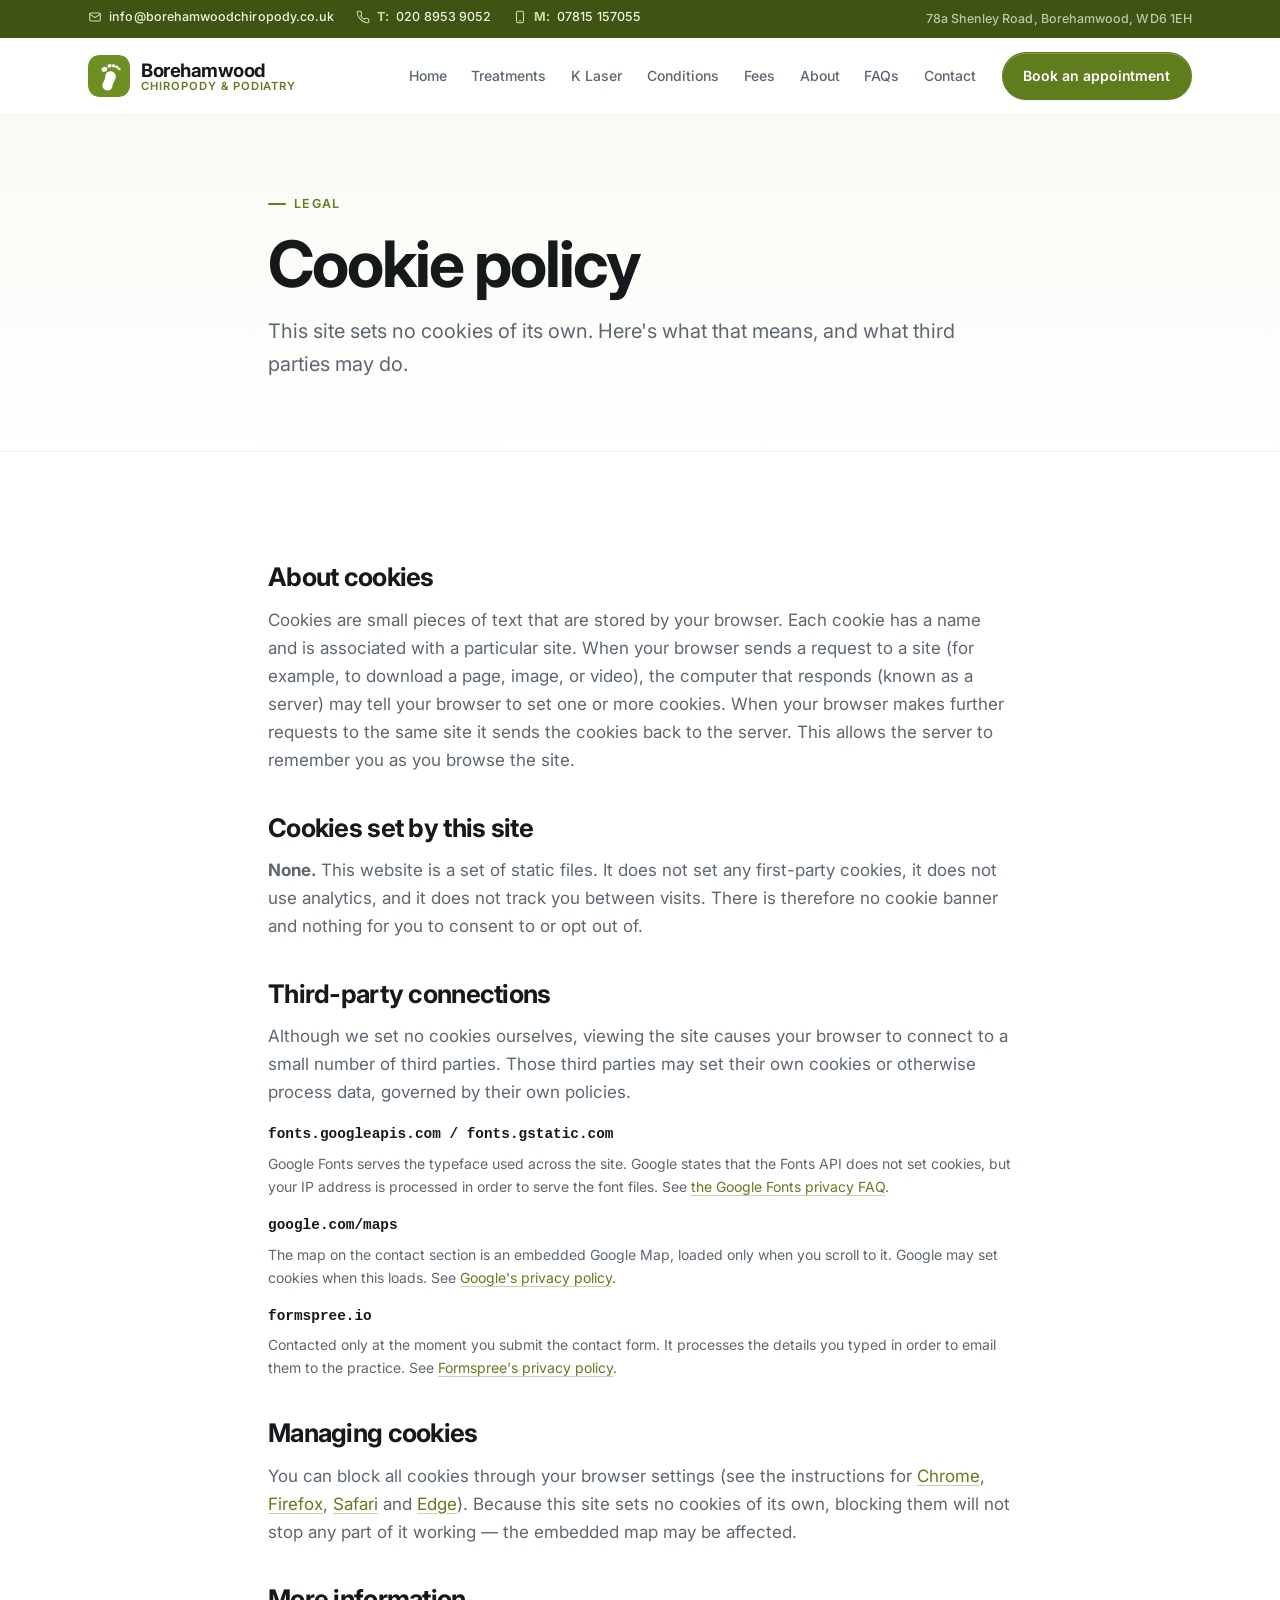
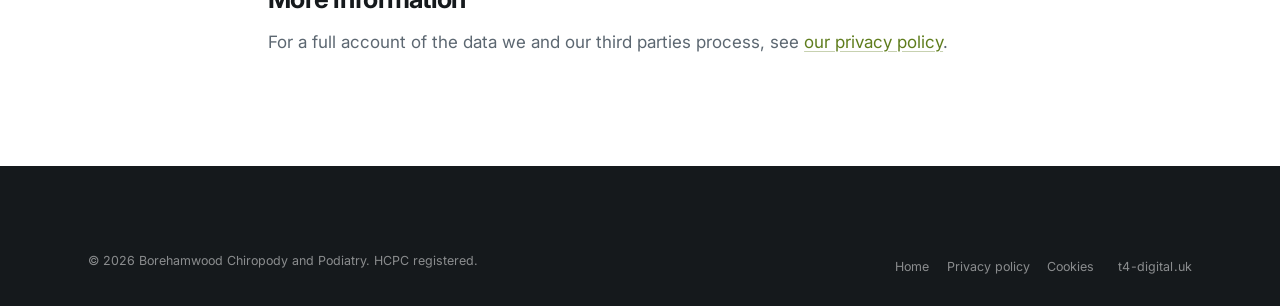
==== commit b1ea4456: "Add t4-digital.uk build credit to the footer Sits to the right of the Cookies link on index, privacy" ====
--- a/cookies.html
+++ b/cookies.html
@@ -117,11 +117,14 @@
   <div class="wrap">
     <div class="footer-bottom" style="margin-top:0;border-top:0">
       <p>© <span id="year">2026</span> Borehamwood Chiropody and Podiatry. HCPC registered.</p>
-      <nav aria-label="Legal">
-        <a href="index.html">Home</a>
-        <a href="privacy.html">Privacy policy</a>
-        <a href="cookies.html">Cookies</a>
-      </nav>
+      <div class="footer-bottom-end">
+        <nav aria-label="Legal">
+          <a href="index.html">Home</a>
+          <a href="privacy.html">Privacy policy</a>
+          <a href="cookies.html">Cookies</a>
+        </nav>
+        <a class="footer-credit" href="https://t4-digital.uk" target="_blank" rel="noopener">t4-digital.uk</a>
+      </div>
     </div>
   </div>
 </footer>
--- a/assets/css/style.css
+++ b/assets/css/style.css
@@ -531,6 +531,17 @@
 .split--flip .split-media { order: 2; }
 .split--top { align-items: start; }
 .split + .split { margin-top: clamp(2.75rem, 1.8rem + 3.4vw, 5rem); }
+
+/* Where one column is much taller than the other (the About bio plus the
+   credentials panel), pin the image so it tracks the reader instead of
+   floating in a large empty gap. */
+.split--sticky { align-items: start; }
+@media (min-width: 861px) {
+  .split--sticky .split-media {
+    position: sticky;
+    top: calc(var(--header-h) + 1.5rem);
+  }
+}
 .split-media {
   position: relative;
   border-radius: var(--r-xl);
@@ -565,6 +576,45 @@
   margin-top: 2px;
   border-radius: 50%;
   background: var(--brand-tint) url("data:image/svg+xml,%3Csvg xmlns='http://www.w3.org/2000/svg' viewBox='0 0 24 24' fill='none' stroke='%235f7d1d' stroke-width='3.2' stroke-linecap='round' stroke-linejoin='round'%3E%3Cpolyline points='20 6 9 17 4 12'/%3E%3C/svg%3E") center / 12px no-repeat;
+}
+
+/* ---------------------------------------------- QUALIFICATIONS / CREDENTIALS */
+.creds {
+  margin-top: clamp(1.75rem, 1.3rem + 1.6vw, 2.5rem);
+  padding: clamp(1.2rem, 1rem + 0.7vw, 1.6rem);
+  background: var(--brand-tint-soft);
+  border: 1px solid var(--brand-hairline);
+  border-radius: var(--r-lg);
+}
+.creds-title {
+  margin-bottom: 1rem;
+  font-size: var(--fs-xs);
+  font-weight: 600;
+  letter-spacing: 0.1em;
+  text-transform: uppercase;
+  color: var(--brand);
+}
+.creds-list { display: grid; gap: 0.9rem; }
+
+.cred { display: grid; grid-template-columns: 34px 1fr; gap: 0.8rem; align-items: start; }
+.cred-icon {
+  display: grid;
+  place-items: center;
+  width: 34px;
+  height: 34px;
+  border-radius: 9px;
+  background: var(--surface);
+  border: 1px solid var(--brand-hairline);
+  color: var(--brand);
+}
+.cred-icon svg { width: 17px; height: 17px; }
+.cred-body { display: grid; gap: 0.1rem; min-width: 0; }
+.cred-name { font-size: 0.95rem; font-weight: 600; color: var(--ink); line-height: 1.35; }
+.cred-meta { font-size: var(--fs-sm); color: var(--muted); line-height: 1.45; }
+.cred-no {
+  font-variant-numeric: tabular-nums;
+  letter-spacing: 0.02em;
+  color: var(--brand);
 }
 
 /* --------------------------------------------------------- CONDITIONS GRID */
@@ -1034,11 +1084,39 @@
   padding-block: 1.4rem;
   border-top: 1px solid rgb(255 255 255 / 0.1);
   font-size: var(--fs-xs);
-  color: rgb(255 255 255 / 0.45);
+  /* 0.5 alpha over --ink is 5.24:1. The previous 0.45 measured 4.46:1 — just
+     under AA — so this row was the one place the site missed the standard. */
+  color: rgb(255 255 255 / 0.5);
 }
 .footer-bottom nav { display: flex; flex-wrap: wrap; gap: 1.1rem; }
 .footer-bottom a { color: inherit; text-decoration: none; }
 .footer-bottom a:hover { color: #fff; }
+
+/* Legal links and the build credit, grouped so they sit together on the right */
+.footer-bottom-end {
+  display: flex;
+  flex-wrap: wrap;
+  align-items: center;
+  gap: 0.6rem 1.5rem;
+}
+
+/* Build credit. Deliberately NOT dimmed below the surrounding text: on this
+   footer, white below ~0.92 alpha drops under 4.5:1, so any further fade would
+   make it the one element on the site that fails AA. It reads as secondary
+   through position (last, far right), size and the absence of an underline. */
+.footer-credit {
+  color: inherit;
+  text-decoration: none;
+  letter-spacing: 0.01em;
+  transition: color 0.16s var(--ease);
+}
+.footer-credit:hover,
+.footer-credit:focus-visible { color: #fff; }
+
+@media (max-width: 640px) {
+  .footer-bottom { justify-content: flex-start; }
+  .footer-bottom-end { width: 100%; justify-content: space-between; }
+}
 
 /* --------------------------------------------------------- LOADING / EMPTY */
 .state {
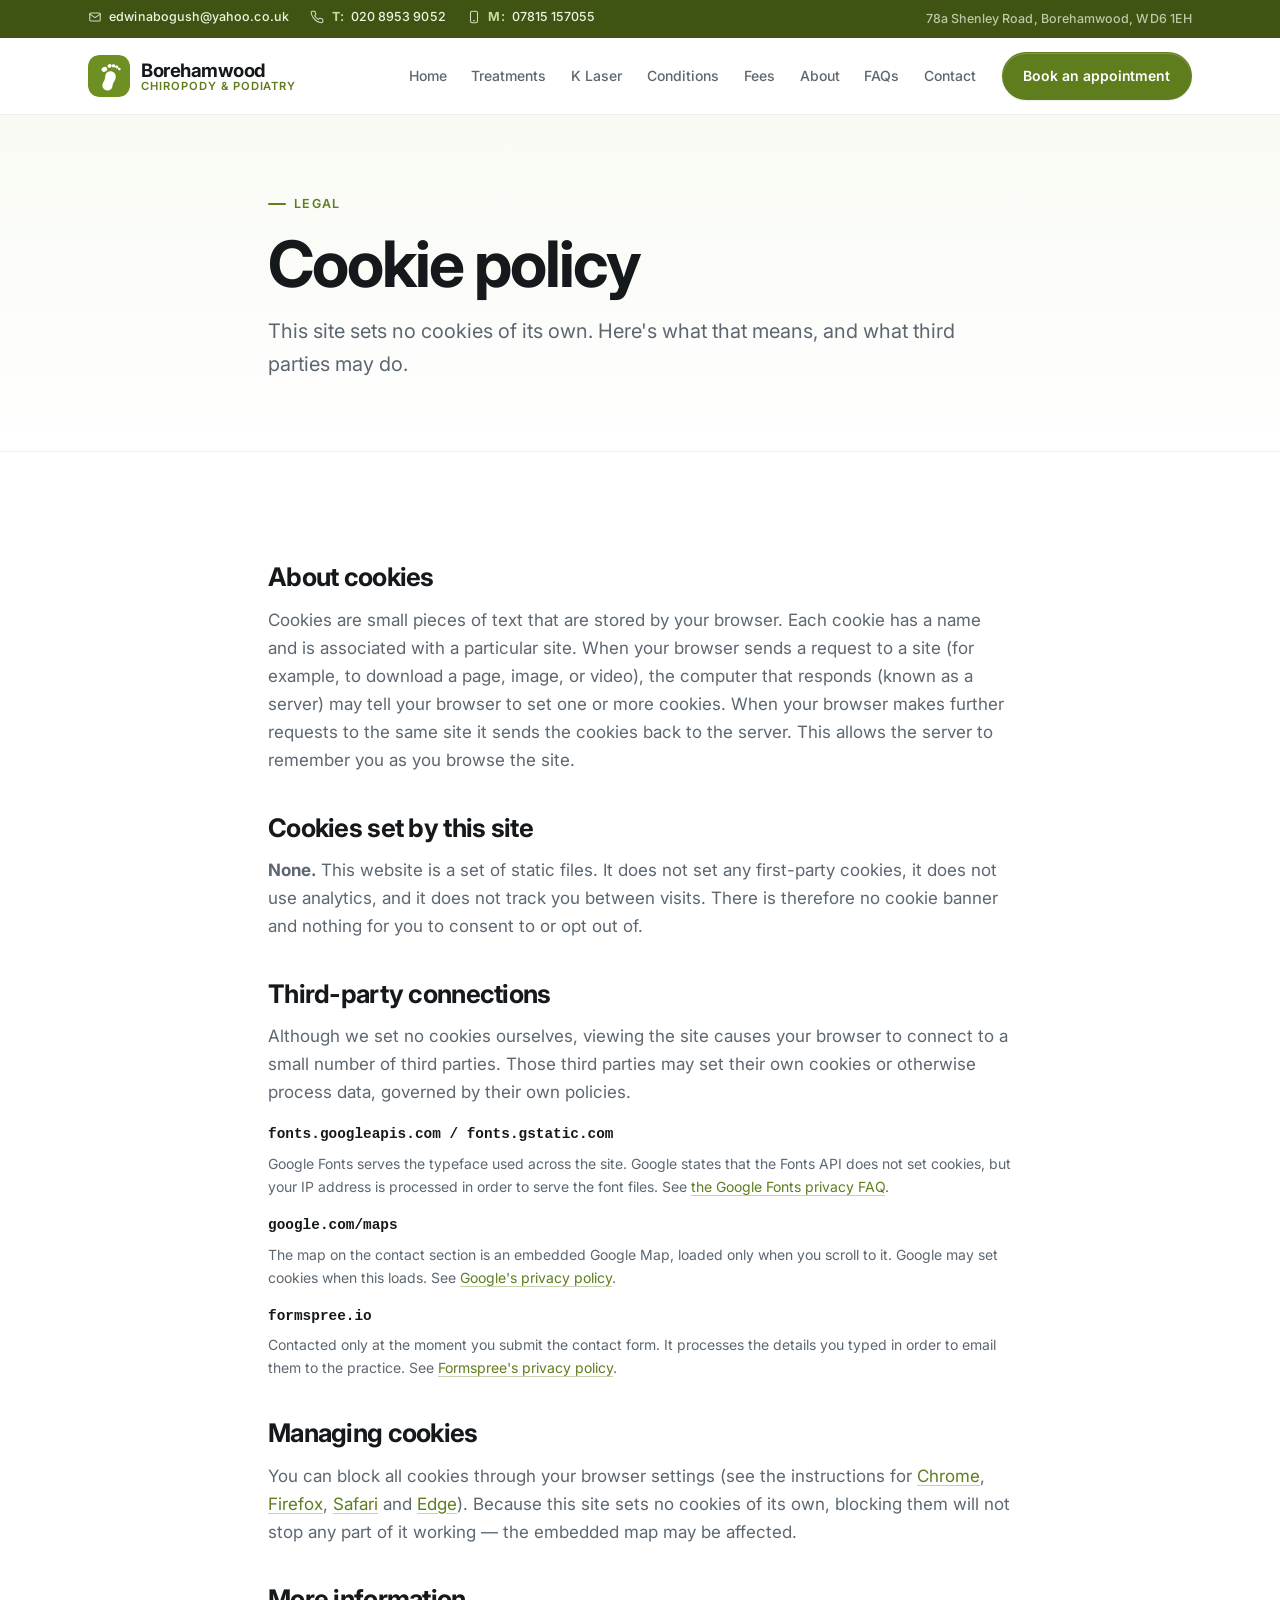
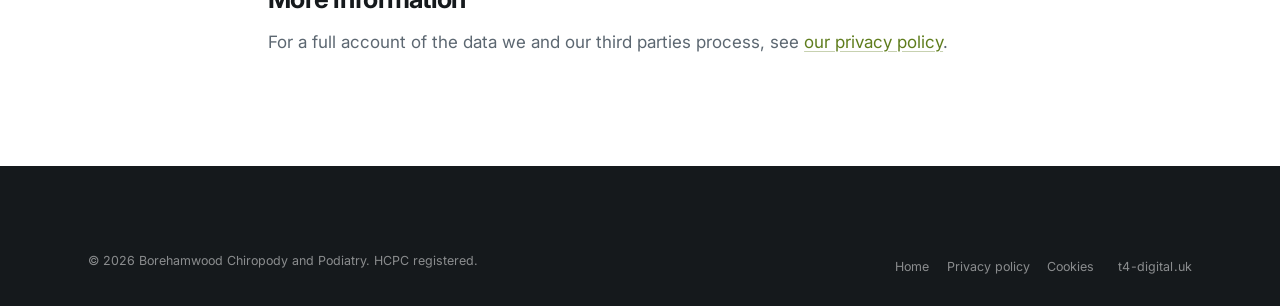
==== commit 5e1b6563: "email address update" ====
--- a/cookies.html
+++ b/cookies.html
@@ -23,9 +23,9 @@
   <div class="utility">
     <div class="wrap utility-inner">
       <ul class="utility-list">
-        <li><a class="email-link" href="mailto:info@borehamwoodchiropody.co.uk" aria-label="Email the practice">
+        <li><a class="email-link" href="mailto:edwinabogush@yahoo.co.uk" aria-label="Email the practice">
           <svg viewBox="0 0 24 24" fill="none" stroke="currentColor" stroke-width="1.8" stroke-linecap="round" stroke-linejoin="round" aria-hidden="true"><rect x="3" y="5" width="18" height="14" rx="2"/><path d="m3 7 9 6 9-6"/></svg>
-          <span class="email-text">info@borehamwoodchiropody.co.uk</span></a></li>
+          <span class="email-text">edwinabogush@yahoo.co.uk</span></a></li>
         <li><a href="tel:+442089539052">
           <svg viewBox="0 0 24 24" fill="none" stroke="currentColor" stroke-width="1.8" stroke-linecap="round" stroke-linejoin="round" aria-hidden="true"><path d="M22 16.9v3a2 2 0 0 1-2.2 2 19.8 19.8 0 0 1-8.6-3.1 19.5 19.5 0 0 1-6-6A19.8 19.8 0 0 1 2 4.2 2 2 0 0 1 4 2h3a2 2 0 0 1 2 1.7c.1 1 .4 1.9.7 2.8a2 2 0 0 1-.5 2.1L8 9.9a16 16 0 0 0 6.2 6.2l1.3-1.3a2 2 0 0 1 2.1-.5c.9.3 1.8.6 2.8.7A2 2 0 0 1 22 16.9Z"/></svg>
           <span class="utility-label">T:</span> 020 8953 9052</a></li>
--- a/assets/css/style.css
+++ b/assets/css/style.css
@@ -578,6 +578,50 @@
   background: var(--brand-tint) url("data:image/svg+xml,%3Csvg xmlns='http://www.w3.org/2000/svg' viewBox='0 0 24 24' fill='none' stroke='%235f7d1d' stroke-width='3.2' stroke-linecap='round' stroke-linejoin='round'%3E%3Cpolyline points='20 6 9 17 4 12'/%3E%3C/svg%3E") center / 12px no-repeat;
 }
 
+/* ---------------------------------------------------------------- PRODUCTS */
+.products {
+  display: grid;
+  grid-template-columns: repeat(4, minmax(0, 1fr));
+  gap: clamp(0.9rem, 0.6rem + 1.1vw, 1.35rem);
+}
+@media (max-width: 940px) { .products { grid-template-columns: repeat(2, minmax(0, 1fr)); } }
+@media (max-width: 520px) { .products { grid-template-columns: minmax(0, 1fr); } }
+
+.product {
+  display: flex;
+  flex-direction: column;
+  overflow: hidden;
+  background: var(--surface);
+  border: 1px solid var(--line);
+  border-radius: var(--r-lg);
+  box-shadow: var(--sh-1);
+  transition: transform 0.22s var(--ease), box-shadow 0.22s var(--ease),
+    border-color 0.22s var(--ease);
+}
+.product:hover { transform: translateY(-2px); border-color: var(--brand-hairline); box-shadow: var(--sh-2); }
+
+/* Product shots are supplied on white, so the tile keeps a white ground and
+   leans on the surrounding border rather than a tinted panel. */
+.product-media {
+  aspect-ratio: 1 / 1;
+  background: #fff;
+  border-bottom: 1px solid var(--line-soft);
+}
+.product-media img { width: 100%; height: 100%; object-fit: contain; padding: 0.75rem; }
+
+/* Fallback tile for a product with no photograph */
+.product-media--icon {
+  display: grid;
+  place-items: center;
+  background: var(--surface-2);
+  color: var(--brand);
+}
+.product-media--icon svg { width: 42%; height: 42%; opacity: 0.55; }
+
+.product-body { padding: clamp(1rem, 0.85rem + 0.5vw, 1.3rem); }
+.product-body h3 { margin-bottom: 0.45rem; font-size: 1rem; letter-spacing: -0.012em; }
+.product-body p { margin: 0; font-size: var(--fs-sm); line-height: 1.6; color: var(--muted); }
+
 /* ---------------------------------------------- QUALIFICATIONS / CREDENTIALS */
 .creds {
   margin-top: clamp(1.75rem, 1.3rem + 1.6vw, 2.5rem);
@@ -961,6 +1005,23 @@
 .hours-time { font-variant-numeric: tabular-nums; color: #fff; }
 .hours-row.is-closed .hours-time { color: rgb(255 255 255 / 0.42); }
 
+/* Home-visit window, shown only on days the data provides one. Sits under its
+   day rather than in a separate column so it survives a narrow contact card. */
+.hours-visit {
+  display: flex;
+  align-items: center;
+  gap: 0.4rem;
+  padding: 0.1rem 0 0.3rem;
+  font-size: 0.78rem;
+  /* brand-light alone is 4.4:1 against the light end of the card gradient;
+     the same 62% lift used on the utility strip label takes it to 5.68:1 */
+  color: color-mix(in srgb, var(--brand-light) 62%, #fff);
+}
+.hours-visit svg { width: 13px; height: 13px; flex: none; opacity: 0.9; }
+.hours-visit-time { font-variant-numeric: tabular-nums; font-weight: 600; }
+/* the row above owns the divider, so suppress the one this would introduce */
+.hours-visit + .hours-row { border-top: 1px solid rgb(255 255 255 / 0.07); }
+
 /* Form */
 .contact-form-wrap {
   padding: clamp(1.5rem, 1.1rem + 1.4vw, 2.2rem);
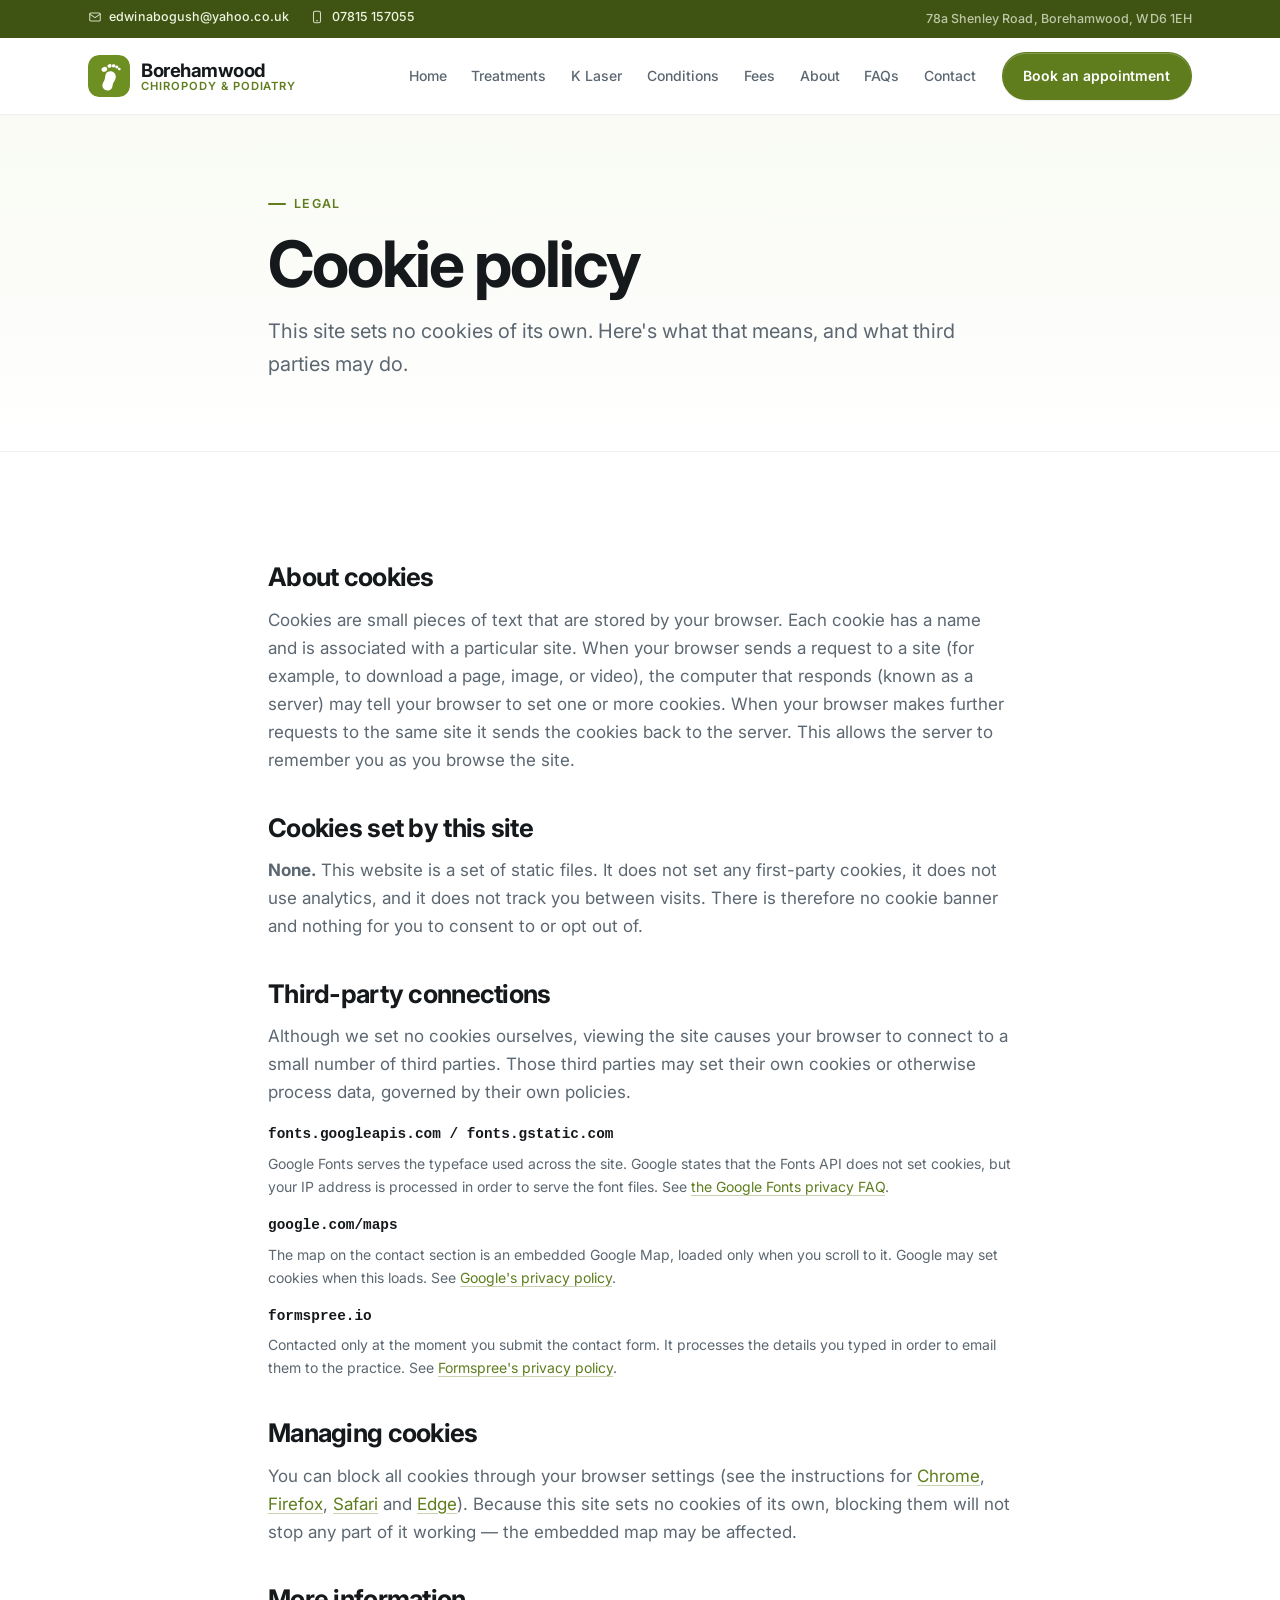
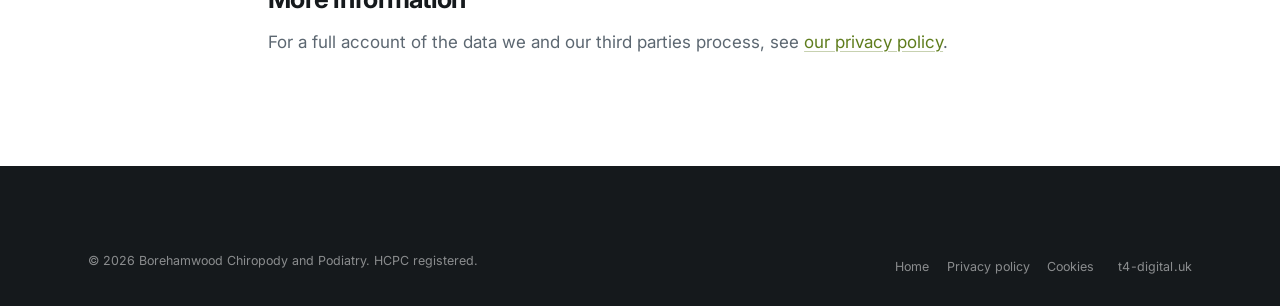
==== commit 7bc28b99: "Remove the landline, leaving the mobile as the only phone number Edwina has given up 020 8953 9052. " ====
--- a/cookies.html
+++ b/cookies.html
@@ -26,12 +26,9 @@
         <li><a class="email-link" href="mailto:edwinabogush@yahoo.co.uk" aria-label="Email the practice">
           <svg viewBox="0 0 24 24" fill="none" stroke="currentColor" stroke-width="1.8" stroke-linecap="round" stroke-linejoin="round" aria-hidden="true"><rect x="3" y="5" width="18" height="14" rx="2"/><path d="m3 7 9 6 9-6"/></svg>
           <span class="email-text">edwinabogush@yahoo.co.uk</span></a></li>
-        <li><a href="tel:+442089539052">
-          <svg viewBox="0 0 24 24" fill="none" stroke="currentColor" stroke-width="1.8" stroke-linecap="round" stroke-linejoin="round" aria-hidden="true"><path d="M22 16.9v3a2 2 0 0 1-2.2 2 19.8 19.8 0 0 1-8.6-3.1 19.5 19.5 0 0 1-6-6A19.8 19.8 0 0 1 2 4.2 2 2 0 0 1 4 2h3a2 2 0 0 1 2 1.7c.1 1 .4 1.9.7 2.8a2 2 0 0 1-.5 2.1L8 9.9a16 16 0 0 0 6.2 6.2l1.3-1.3a2 2 0 0 1 2.1-.5c.9.3 1.8.6 2.8.7A2 2 0 0 1 22 16.9Z"/></svg>
-          <span class="utility-label">T:</span> 020 8953 9052</a></li>
         <li><a href="tel:+447815157055">
           <svg viewBox="0 0 24 24" fill="none" stroke="currentColor" stroke-width="1.8" stroke-linecap="round" stroke-linejoin="round" aria-hidden="true"><rect x="6" y="2" width="12" height="20" rx="3"/><path d="M11 18.5h2"/></svg>
-          <span class="utility-label">M:</span> 07815 157055</a></li>
+          07815 157055</a></li>
       </ul>
       <span class="utility-item utility-note">78a Shenley Road, Borehamwood, WD6 1EH</span>
     </div>
